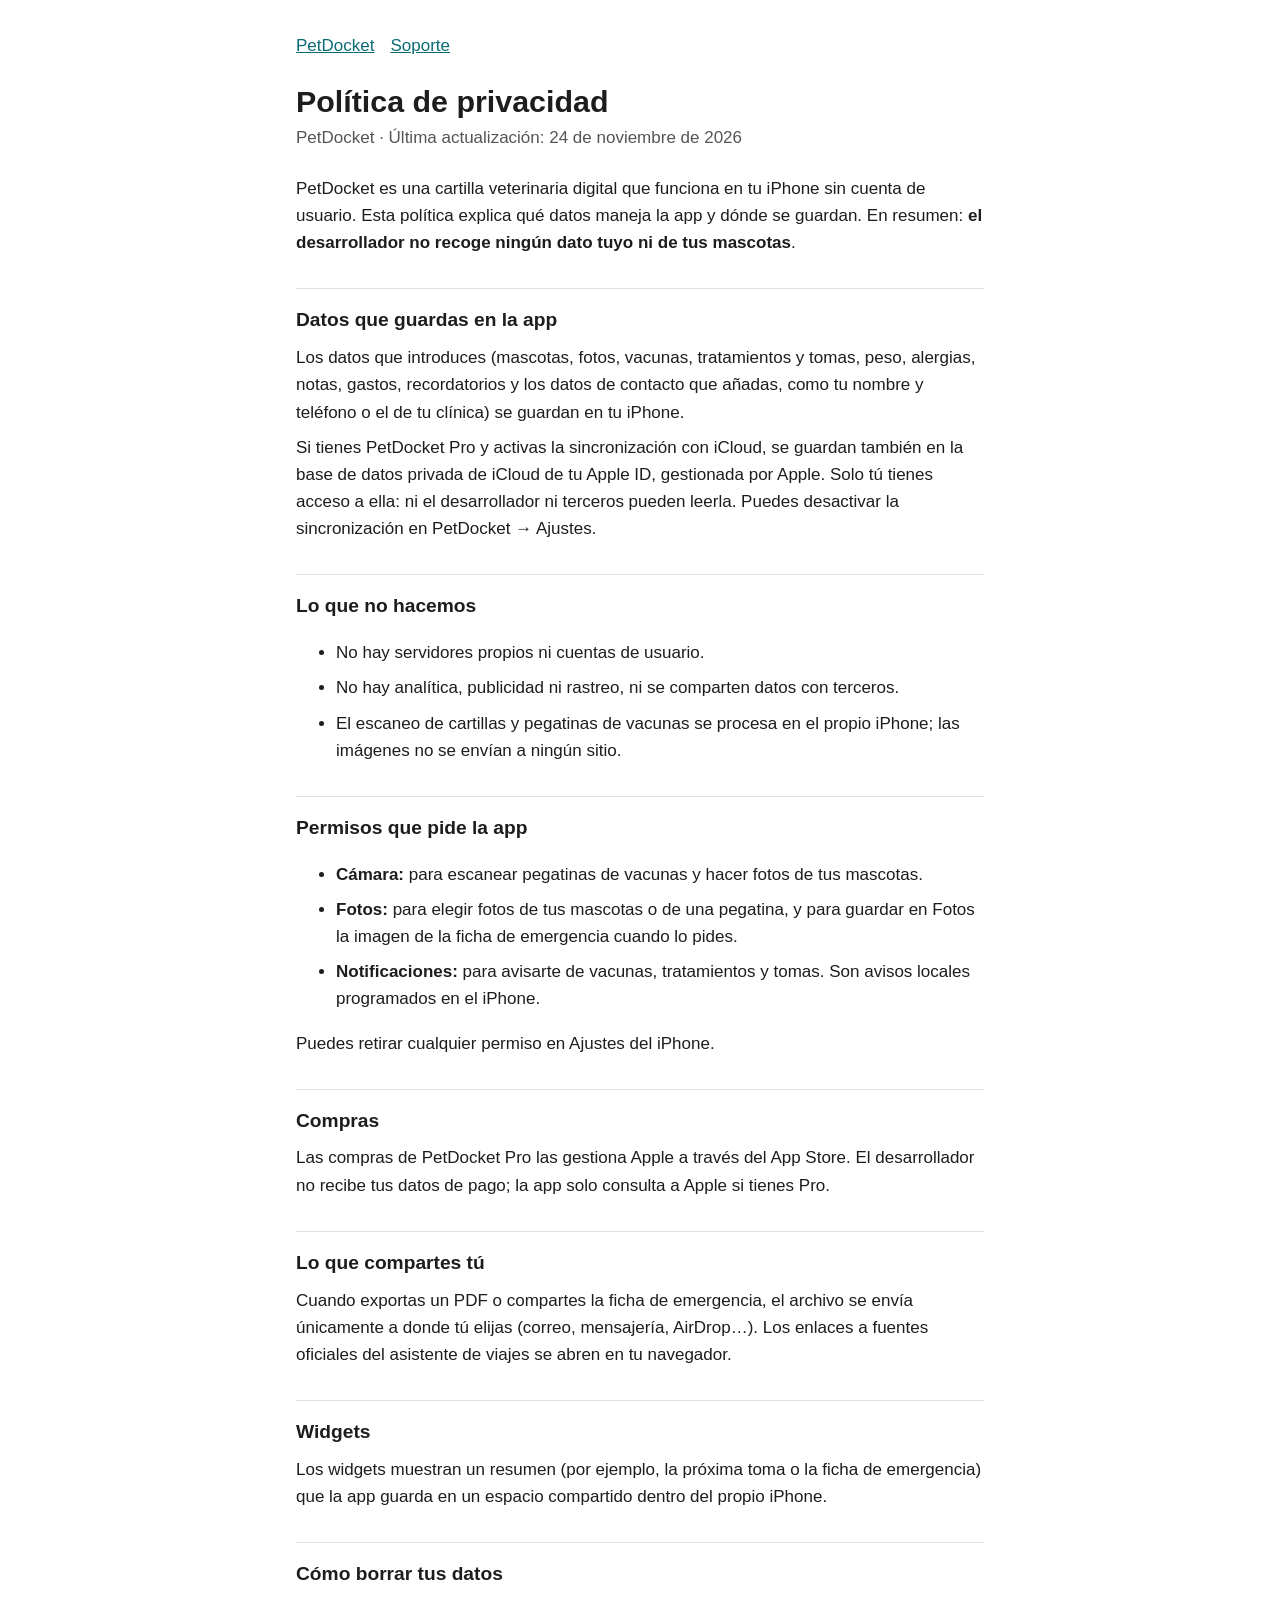
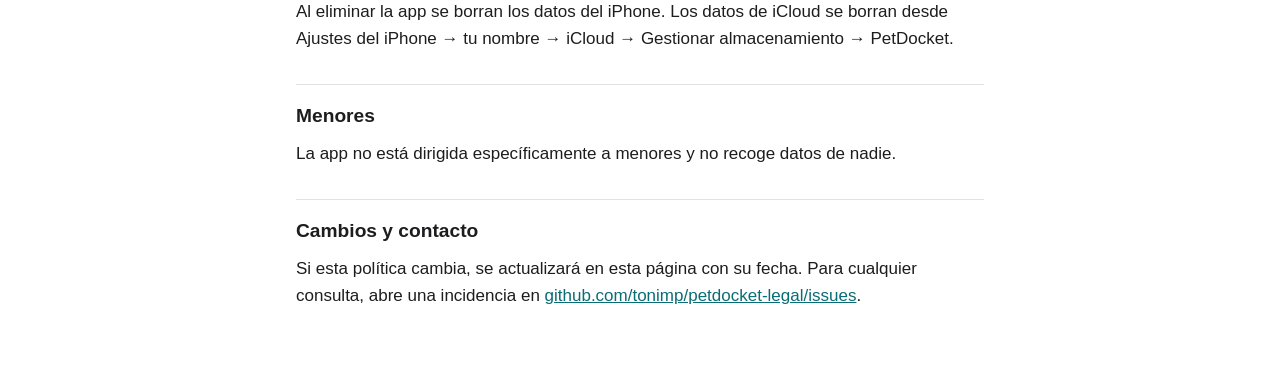
==== privacidad.html @ f443e34e "Política de privacidad y soporte de PetDocket Co-Authored-By: Claude Opus 5.5 <noreply@anthropic.com" ====
<!doctype html>
<html lang="es"><head><meta charset="utf-8"><meta name="viewport" content="width=device-width,initial-scale=1">
<title>Política de privacidad de PetDocket</title><link rel="stylesheet" href="style.css"></head>
<body><main>
<nav><a href="index.html">PetDocket</a><a href="soporte.html">Soporte</a></nav>
<h1>Política de privacidad</h1>
<p class="meta">PetDocket · Última actualización: 24 de noviembre de 2026</p>

<p>PetDocket es una cartilla veterinaria digital que funciona en tu iPhone sin cuenta de usuario. Esta política explica qué datos maneja la app y dónde se guardan. En resumen: <strong>el desarrollador no recoge ningún dato tuyo ni de tus mascotas</strong>.</p>

<h2>Datos que guardas en la app</h2>
<p>Los datos que introduces (mascotas, fotos, vacunas, tratamientos y tomas, peso, alergias, notas, gastos, recordatorios y los datos de contacto que añadas, como tu nombre y teléfono o el de tu clínica) se guardan en tu iPhone.</p>
<p>Si tienes PetDocket Pro y activas la sincronización con iCloud, se guardan también en la base de datos privada de iCloud de tu Apple ID, gestionada por Apple. Solo tú tienes acceso a ella: ni el desarrollador ni terceros pueden leerla. Puedes desactivar la sincronización en PetDocket → Ajustes.</p>

<h2>Lo que no hacemos</h2>
<ul>
<li>No hay servidores propios ni cuentas de usuario.</li>
<li>No hay analítica, publicidad ni rastreo, ni se comparten datos con terceros.</li>
<li>El escaneo de cartillas y pegatinas de vacunas se procesa en el propio iPhone; las imágenes no se envían a ningún sitio.</li>
</ul>

<h2>Permisos que pide la app</h2>
<ul>
<li><strong>Cámara:</strong> para escanear pegatinas de vacunas y hacer fotos de tus mascotas.</li>
<li><strong>Fotos:</strong> para elegir fotos de tus mascotas o de una pegatina, y para guardar en Fotos la imagen de la ficha de emergencia cuando lo pides.</li>
<li><strong>Notificaciones:</strong> para avisarte de vacunas, tratamientos y tomas. Son avisos locales programados en el iPhone.</li>
</ul>
<p>Puedes retirar cualquier permiso en Ajustes del iPhone.</p>

<h2>Compras</h2>
<p>Las compras de PetDocket Pro las gestiona Apple a través del App Store. El desarrollador no recibe tus datos de pago; la app solo consulta a Apple si tienes Pro.</p>

<h2>Lo que compartes tú</h2>
<p>Cuando exportas un PDF o compartes la ficha de emergencia, el archivo se envía únicamente a donde tú elijas (correo, mensajería, AirDrop…). Los enlaces a fuentes oficiales del asistente de viajes se abren en tu navegador.</p>

<h2>Widgets</h2>
<p>Los widgets muestran un resumen (por ejemplo, la próxima toma o la ficha de emergencia) que la app guarda en un espacio compartido dentro del propio iPhone.</p>

<h2>Cómo borrar tus datos</h2>
<p>Al eliminar la app se borran los datos del iPhone. Los datos de iCloud se borran desde Ajustes del iPhone → tu nombre → iCloud → Gestionar almacenamiento → PetDocket.</p>

<h2>Menores</h2>
<p>La app no está dirigida específicamente a menores y no recoge datos de nadie.</p>

<h2>Cambios y contacto</h2>
<p>Si esta política cambia, se actualizará en esta página con su fecha. Para cualquier consulta, abre una incidencia en <a href="https://github.com/tonimp/petdocket-legal/issues/new">github.com/tonimp/petdocket-legal/issues</a>.</p>
</main></body></html>
---- style.css ----
:root{--bg:#ffffff;--fg:#1d1d1f;--muted:#555;--accent:#0a6c74;--line:#e2e2e2}
@media (prefers-color-scheme:dark){:root{--bg:#111214;--fg:#f2f2f4;--muted:#b0b0b6;--accent:#5cc6cf;--line:#2c2d30}}
*{box-sizing:border-box}body{margin:0;background:var(--bg);color:var(--fg);font:17px/1.6 -apple-system,BlinkMacSystemFont,"Segoe UI",Roboto,sans-serif}
main{max-width:720px;margin:0 auto;padding:32px 16px 64px}h1{font-size:1.9rem;line-height:1.2;margin:0 0 4px}
h2{font-size:1.2rem;margin:32px 0 8px;padding-top:16px;border-top:1px solid var(--line)}p,li{margin:8px 0}.meta{color:var(--muted);margin:0 0 24px}
a{color:var(--accent)}nav{margin-bottom:24px}nav a{margin-right:16px}
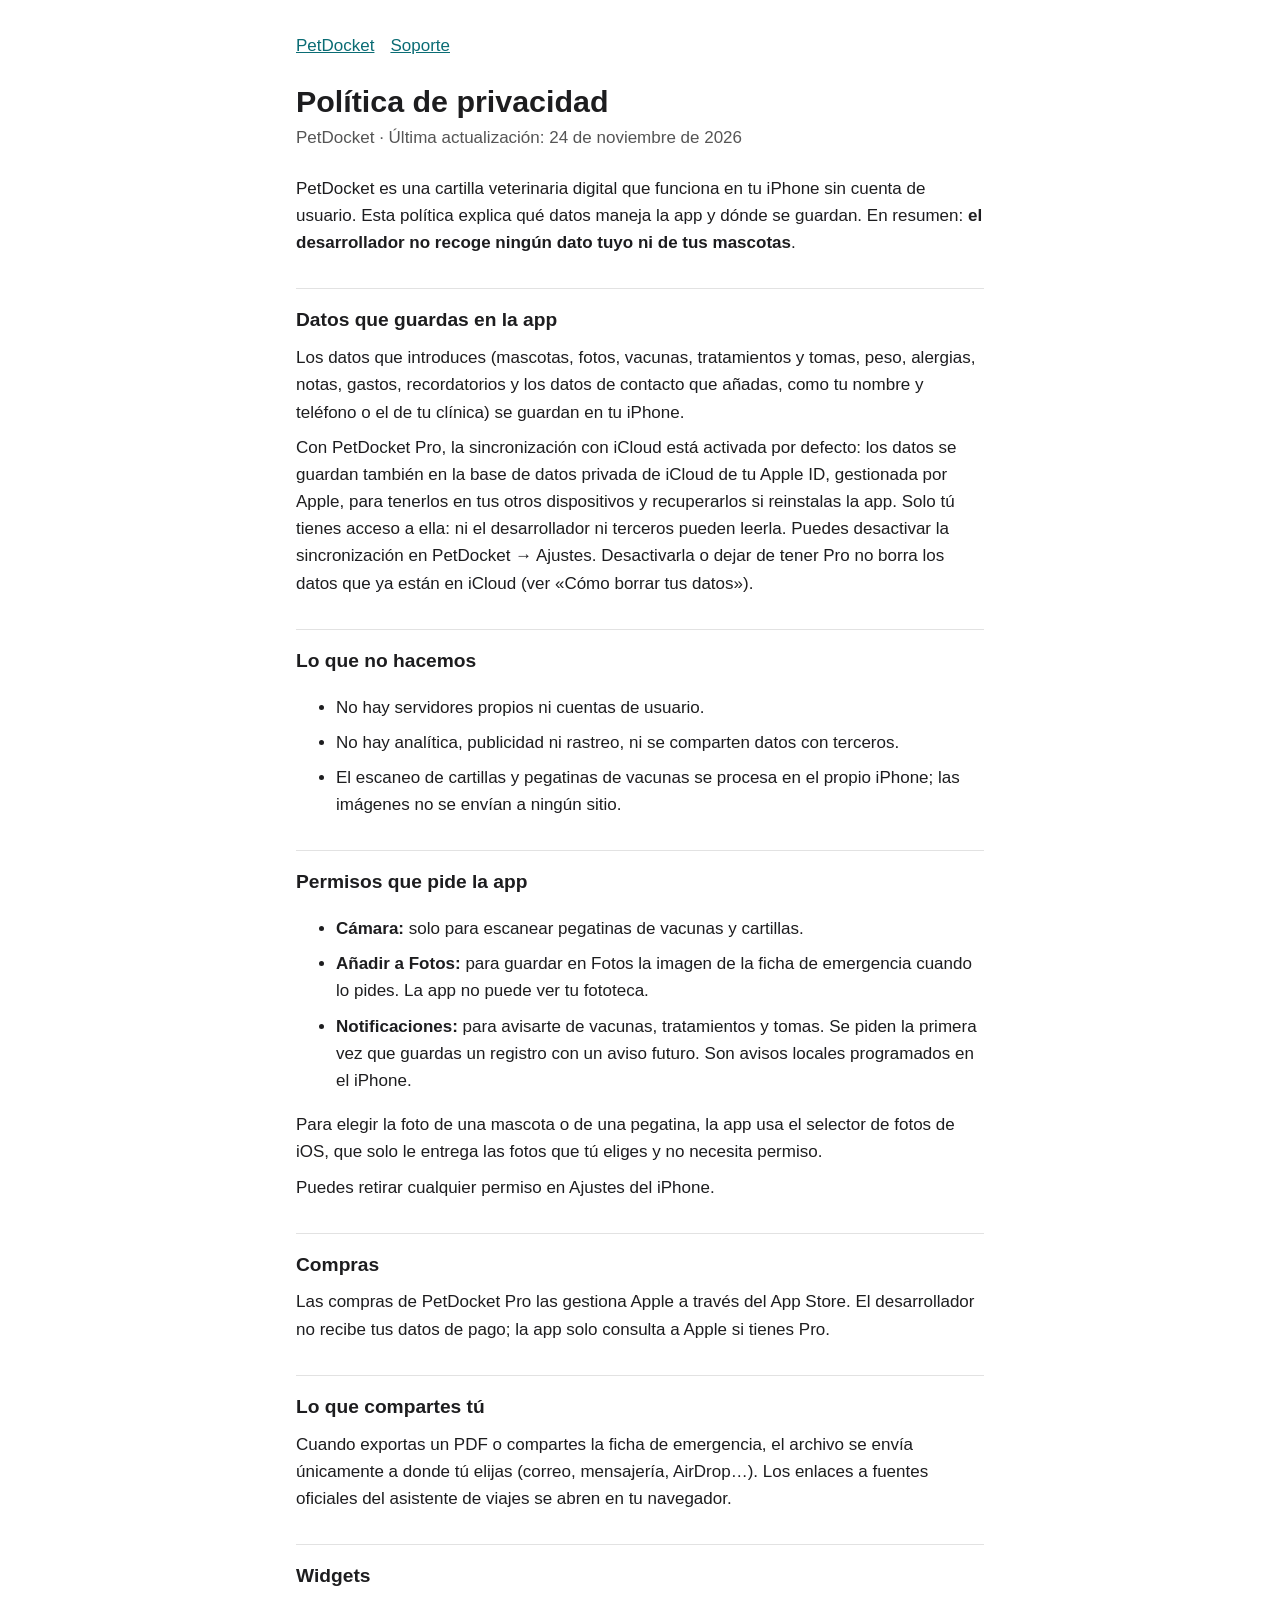
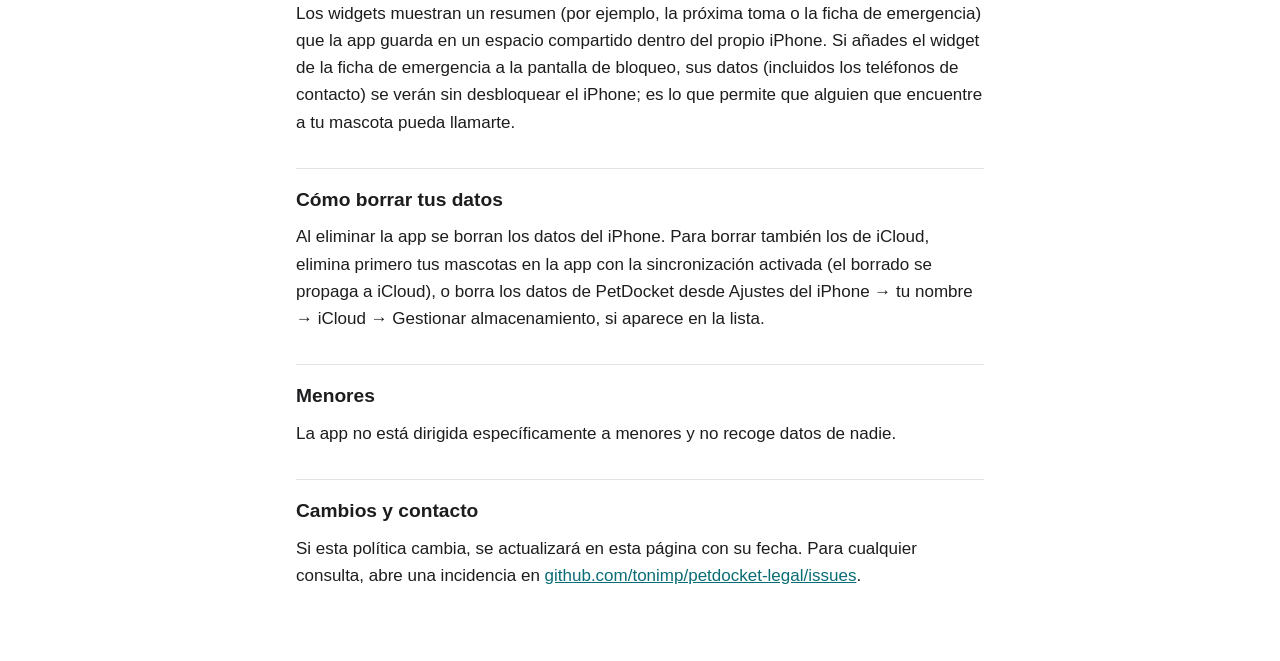
==== commit 42b286e0: "Precisar iCloud, permisos, widget de bloqueo y borrado en la política Co-Authored-By: Claude Opus 5." ====
--- a/privacidad.html
+++ b/privacidad.html
@@ -10,7 +10,7 @@
 
 <h2>Datos que guardas en la app</h2>
 <p>Los datos que introduces (mascotas, fotos, vacunas, tratamientos y tomas, peso, alergias, notas, gastos, recordatorios y los datos de contacto que añadas, como tu nombre y teléfono o el de tu clínica) se guardan en tu iPhone.</p>
-<p>Si tienes PetDocket Pro y activas la sincronización con iCloud, se guardan también en la base de datos privada de iCloud de tu Apple ID, gestionada por Apple. Solo tú tienes acceso a ella: ni el desarrollador ni terceros pueden leerla. Puedes desactivar la sincronización en PetDocket → Ajustes.</p>
+<p>Con PetDocket Pro, la sincronización con iCloud está activada por defecto: los datos se guardan también en la base de datos privada de iCloud de tu Apple ID, gestionada por Apple, para tenerlos en tus otros dispositivos y recuperarlos si reinstalas la app. Solo tú tienes acceso a ella: ni el desarrollador ni terceros pueden leerla. Puedes desactivar la sincronización en PetDocket → Ajustes. Desactivarla o dejar de tener Pro no borra los datos que ya están en iCloud (ver «Cómo borrar tus datos»).</p>
 
 <h2>Lo que no hacemos</h2>
 <ul>
@@ -21,10 +21,11 @@
 
 <h2>Permisos que pide la app</h2>
 <ul>
-<li><strong>Cámara:</strong> para escanear pegatinas de vacunas y hacer fotos de tus mascotas.</li>
-<li><strong>Fotos:</strong> para elegir fotos de tus mascotas o de una pegatina, y para guardar en Fotos la imagen de la ficha de emergencia cuando lo pides.</li>
-<li><strong>Notificaciones:</strong> para avisarte de vacunas, tratamientos y tomas. Son avisos locales programados en el iPhone.</li>
+<li><strong>Cámara:</strong> solo para escanear pegatinas de vacunas y cartillas.</li>
+<li><strong>Añadir a Fotos:</strong> para guardar en Fotos la imagen de la ficha de emergencia cuando lo pides. La app no puede ver tu fototeca.</li>
+<li><strong>Notificaciones:</strong> para avisarte de vacunas, tratamientos y tomas. Se piden la primera vez que guardas un registro con un aviso futuro. Son avisos locales programados en el iPhone.</li>
 </ul>
+<p>Para elegir la foto de una mascota o de una pegatina, la app usa el selector de fotos de iOS, que solo le entrega las fotos que tú eliges y no necesita permiso.</p>
 <p>Puedes retirar cualquier permiso en Ajustes del iPhone.</p>
 
 <h2>Compras</h2>
@@ -34,10 +35,10 @@
 <p>Cuando exportas un PDF o compartes la ficha de emergencia, el archivo se envía únicamente a donde tú elijas (correo, mensajería, AirDrop…). Los enlaces a fuentes oficiales del asistente de viajes se abren en tu navegador.</p>
 
 <h2>Widgets</h2>
-<p>Los widgets muestran un resumen (por ejemplo, la próxima toma o la ficha de emergencia) que la app guarda en un espacio compartido dentro del propio iPhone.</p>
+<p>Los widgets muestran un resumen (por ejemplo, la próxima toma o la ficha de emergencia) que la app guarda en un espacio compartido dentro del propio iPhone. Si añades el widget de la ficha de emergencia a la pantalla de bloqueo, sus datos (incluidos los teléfonos de contacto) se verán sin desbloquear el iPhone; es lo que permite que alguien que encuentre a tu mascota pueda llamarte.</p>
 
 <h2>Cómo borrar tus datos</h2>
-<p>Al eliminar la app se borran los datos del iPhone. Los datos de iCloud se borran desde Ajustes del iPhone → tu nombre → iCloud → Gestionar almacenamiento → PetDocket.</p>
+<p>Al eliminar la app se borran los datos del iPhone. Para borrar también los de iCloud, elimina primero tus mascotas en la app con la sincronización activada (el borrado se propaga a iCloud), o borra los datos de PetDocket desde Ajustes del iPhone → tu nombre → iCloud → Gestionar almacenamiento, si aparece en la lista.</p>
 
 <h2>Menores</h2>
 <p>La app no está dirigida específicamente a menores y no recoge datos de nadie.</p>
